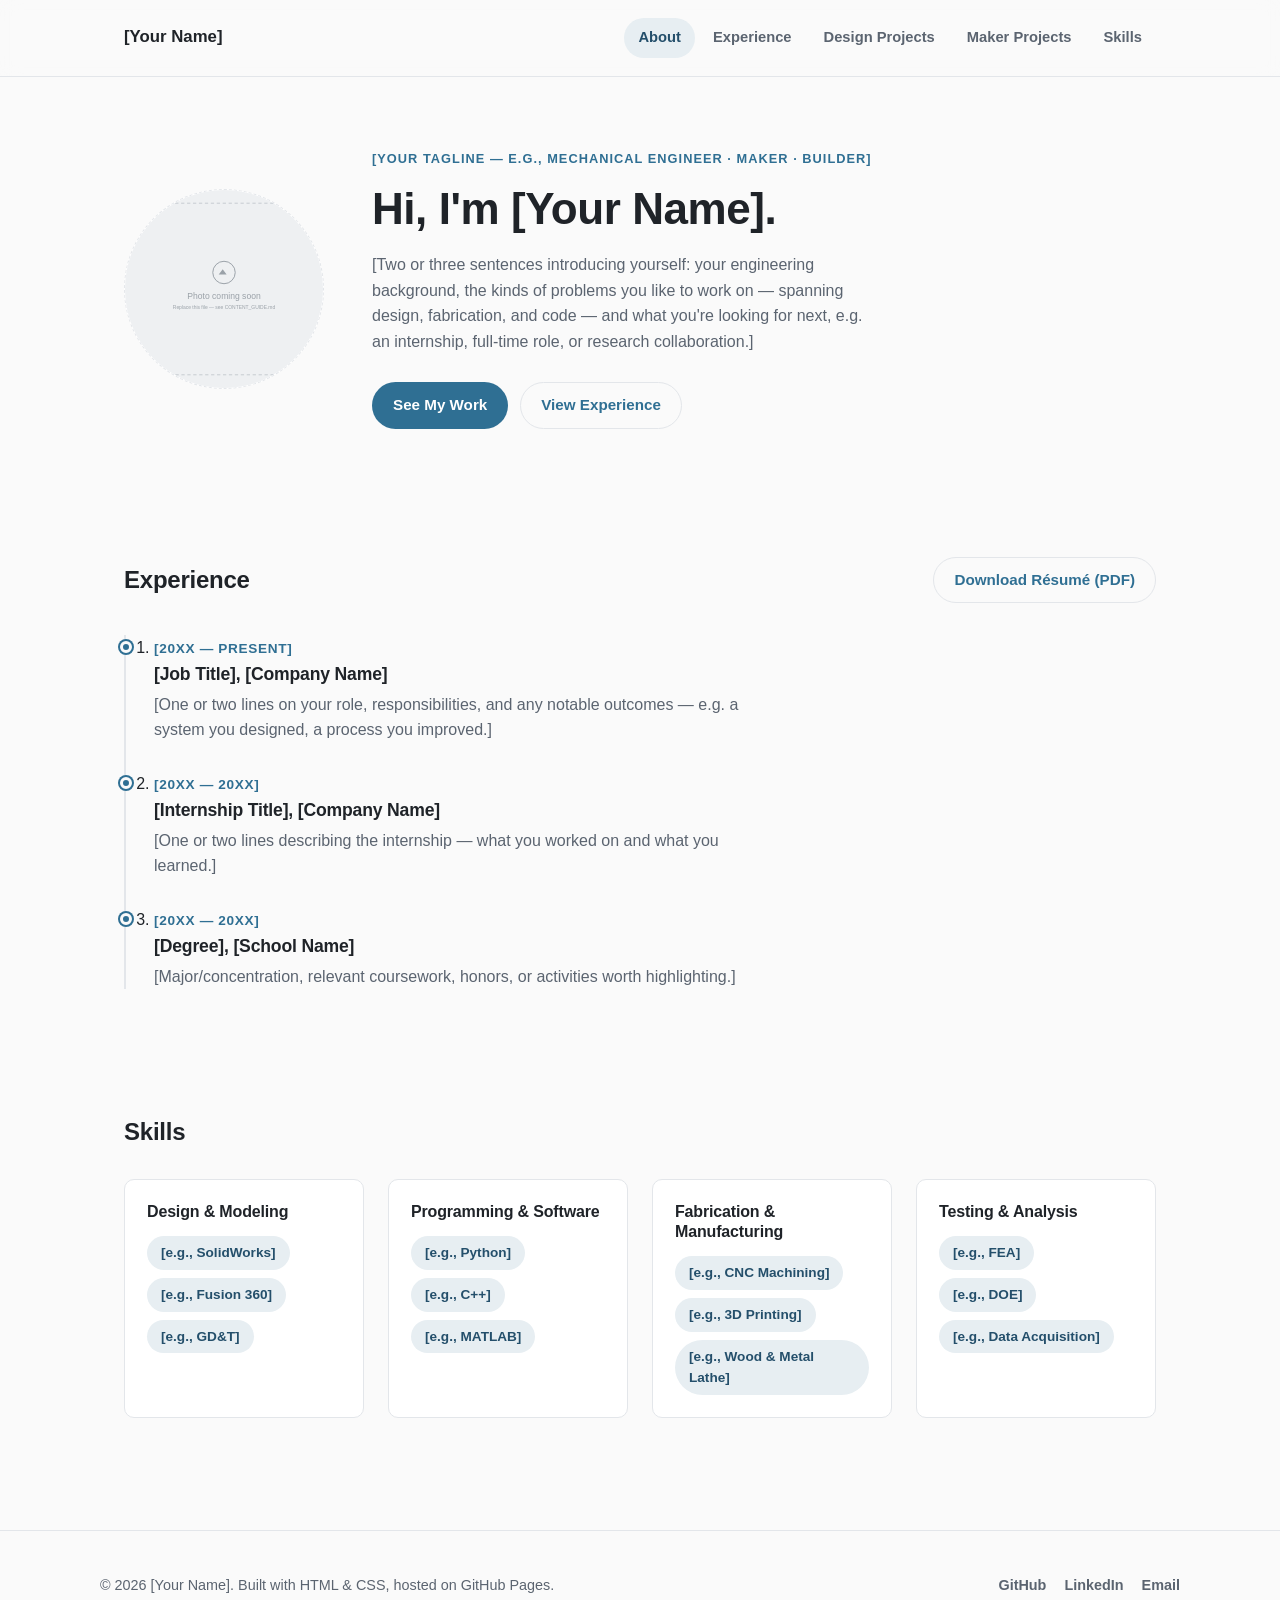
==== index.html @ 8143a852 "Initial Commit" ====
<!DOCTYPE html>
<html lang="en">
<head>
  <meta charset="UTF-8" />
  <meta name="viewport" content="width=device-width, initial-scale=1.0" />
  <title>[Your Name] — Engineering Portfolio</title>
  <meta name="description" content="[Your Name] — engineering portfolio: design projects, maker projects, skills, and experience." />
  <link rel="stylesheet" href="css/style.css" />
</head>
<body>

  <header class="site-header">
    <div class="container site-header__inner">
      <a class="site-logo" href="index.html">[Your Name]</a>
      <nav class="site-nav" aria-label="Primary">
        <a href="index.html#about" class="is-active">About</a>
        <a href="index.html#experience">Experience</a>
        <a href="design-projects.html">Design Projects</a>
        <a href="maker-projects.html">Maker Projects</a>
        <a href="index.html#skills">Skills</a>
      </nav>
    </div>
  </header>

  <main>

    <!-- ============ ABOUT ============ -->
    <section id="about" class="section hero">
      <div class="container hero__inner">
        <img
          class="hero__avatar"
          src="assets/images/avatar.jpg"
          alt="[Your Name]"
          onerror="this.src='assets/placeholders/photo-placeholder.svg'; this.classList.add('is-placeholder');"
        />
        <div class="hero__content">
          <p class="hero__eyebrow">[Your tagline — e.g., Mechanical Engineer · Maker · Builder]</p>
          <h1 class="hero__title">Hi, I'm [Your Name].</h1>
          <p class="hero__bio">
            [Two or three sentences introducing yourself: your engineering background,
            the kinds of problems you like to work on — spanning design, fabrication,
            and code — and what you're looking for next, e.g. an internship,
            full-time role, or research collaboration.]
          </p>
          <div class="hero__actions">
            <a class="button button--primary" href="design-projects.html">See My Work</a>
            <a class="button button--ghost" href="#experience">View Experience</a>
          </div>
        </div>
      </div>
    </section>

    <!-- ============ EXPERIENCE ============ -->
    <section id="experience" class="section">
      <div class="container">
        <div class="section__heading">
          <h2>Experience</h2>
          <a class="button button--ghost" href="assets/resume/resume.pdf" download>
            Download Résumé (PDF)
          </a>
        </div>

        <ol class="timeline">
          <li class="timeline__item">
            <p class="timeline__period">[20XX — Present]</p>
            <h3 class="timeline__title">[Job Title], [Company Name]</h3>
            <p class="timeline__details">
              [One or two lines on your role, responsibilities, and any notable
              outcomes — e.g. a system you designed, a process you improved.]
            </p>
          </li>
          <li class="timeline__item">
            <p class="timeline__period">[20XX — 20XX]</p>
            <h3 class="timeline__title">[Internship Title], [Company Name]</h3>
            <p class="timeline__details">
              [One or two lines describing the internship — what you worked on
              and what you learned.]
            </p>
          </li>
          <li class="timeline__item">
            <p class="timeline__period">[20XX — 20XX]</p>
            <h3 class="timeline__title">[Degree], [School Name]</h3>
            <p class="timeline__details">
              [Major/concentration, relevant coursework, honors, or activities
              worth highlighting.]
            </p>
          </li>
        </ol>
      </div>
    </section>

    <!-- ============ SKILLS ============ -->
    <section id="skills" class="section">
      <div class="container">
        <div class="section__heading">
          <h2>Skills</h2>
        </div>

        <div class="skills-grid">
          <div class="skill-group">
            <h3>Design &amp; Modeling</h3>
            <ul class="chip-list">
              <li class="chip">[e.g., SolidWorks]</li>
              <li class="chip">[e.g., Fusion 360]</li>
              <li class="chip">[e.g., GD&amp;T]</li>
            </ul>
          </div>

          <div class="skill-group">
            <h3>Programming &amp; Software</h3>
            <ul class="chip-list">
              <li class="chip">[e.g., Python]</li>
              <li class="chip">[e.g., C++]</li>
              <li class="chip">[e.g., MATLAB]</li>
            </ul>
          </div>

          <div class="skill-group">
            <h3>Fabrication &amp; Manufacturing</h3>
            <ul class="chip-list">
              <li class="chip">[e.g., CNC Machining]</li>
              <li class="chip">[e.g., 3D Printing]</li>
              <li class="chip">[e.g., Wood &amp; Metal Lathe]</li>
            </ul>
          </div>

          <div class="skill-group">
            <h3>Testing &amp; Analysis</h3>
            <ul class="chip-list">
              <li class="chip">[e.g., FEA]</li>
              <li class="chip">[e.g., DOE]</li>
              <li class="chip">[e.g., Data Acquisition]</li>
            </ul>
          </div>
        </div>
      </div>
    </section>

  </main>

  <footer class="site-footer">
    <div class="container site-footer__inner">
      <p>&copy; <span id="year"></span> [Your Name]. Built with HTML &amp; CSS, hosted on GitHub Pages.</p>
      <ul class="social-links">
        <li><a href="https://github.com/[your-username]">GitHub</a></li>
        <li><a href="https://www.linkedin.com/in/[your-username]">LinkedIn</a></li>
        <li><a href="mailto:[you@example.com]">Email</a></li>
      </ul>
    </div>
  </footer>

  <script>
    document.getElementById("year").textContent = new Date().getFullYear();
  </script>
</body>
</html>
---- css/style.css ----
/* =========================================================
   Design tokens — change these to retheme the whole site
   ========================================================= */
:root {
  --color-bg: #fafafa;
  --color-surface: #ffffff;
  --color-text: #1f2328;
  --color-text-muted: #5b6470;
  --color-border: #e3e6ea;
  --color-accent: #2f6f93;
  --color-accent-dark: #244f6b;
  --color-accent-soft: #e7eef2;

  --font-sans: -apple-system, BlinkMacSystemFont, "Segoe UI", Roboto,
    "Helvetica Neue", Arial, sans-serif;

  --container-width: 1080px;
  --radius: 10px;
  --shadow-card: 0 1px 2px rgba(31, 35, 40, 0.06), 0 4px 16px rgba(31, 35, 40, 0.06);
  --shadow-card-hover: 0 6px 24px rgba(31, 35, 40, 0.12);
  --transition: 180ms ease;
}

/* =========================================================
   Reset / base
   ========================================================= */
*,
*::before,
*::after {
  box-sizing: border-box;
}

html {
  scroll-behavior: smooth;
}

body {
  margin: 0;
  font-family: var(--font-sans);
  color: var(--color-text);
  background: var(--color-bg);
  line-height: 1.6;
  -webkit-font-smoothing: antialiased;
}

img {
  max-width: 100%;
  display: block;
}

a {
  color: var(--color-accent);
  text-decoration: none;
}

a:hover {
  text-decoration: underline;
}

ul {
  margin: 0;
  padding: 0;
  list-style: none;
}

h1,
h2,
h3 {
  line-height: 1.25;
  font-weight: 650;
  letter-spacing: -0.01em;
}

/* =========================================================
   Layout helpers
   ========================================================= */
.container {
  width: 100%;
  max-width: var(--container-width);
  margin: 0 auto;
  padding: 0 24px;
}

.section {
  padding: 64px 0;
}

.section__heading {
  display: flex;
  align-items: center;
  justify-content: space-between;
  flex-wrap: wrap;
  gap: 16px;
  margin-bottom: 32px;
}

.section__heading h2 {
  margin: 0;
}

.page-heading {
  max-width: 640px;
  margin-bottom: 40px;
}

.page-heading h1 {
  margin: 0 0 12px;
  font-size: 2rem;
}

.page-heading p {
  color: var(--color-text-muted);
  margin: 0;
}

/* =========================================================
   Buttons
   ========================================================= */
.button {
  display: inline-flex;
  align-items: center;
  gap: 8px;
  padding: 10px 20px;
  border-radius: 999px;
  font-weight: 600;
  font-size: 0.95rem;
  border: 1px solid transparent;
  transition: background var(--transition), color var(--transition),
    border-color var(--transition), transform var(--transition);
}

.button:hover {
  text-decoration: none;
  transform: translateY(-1px);
}

.button--primary {
  background: var(--color-accent);
  color: #ffffff;
}

.button--primary:hover {
  background: var(--color-accent-dark);
}

.button--ghost {
  background: transparent;
  color: var(--color-accent);
  border-color: var(--color-border);
}

.button--ghost:hover {
  border-color: var(--color-accent);
  background: var(--color-accent-soft);
}

/* =========================================================
   Site header / nav
   ========================================================= */
.site-header {
  position: sticky;
  top: 0;
  z-index: 50;
  background: rgba(250, 250, 250, 0.85);
  backdrop-filter: saturate(180%) blur(10px);
  border-bottom: 1px solid var(--color-border);
}

.site-header__inner {
  display: flex;
  align-items: center;
  justify-content: space-between;
  flex-wrap: wrap;
  gap: 12px;
  padding-top: 18px;
  padding-bottom: 18px;
}

.site-logo {
  font-weight: 700;
  font-size: 1.05rem;
  color: var(--color-text);
}

.site-logo:hover {
  text-decoration: none;
  color: var(--color-accent);
}

.site-nav {
  display: flex;
  flex-wrap: wrap;
  gap: 4px;
}

.site-nav a {
  color: var(--color-text-muted);
  font-weight: 600;
  font-size: 0.92rem;
  padding: 8px 14px;
  border-radius: 999px;
  transition: background var(--transition), color var(--transition);
}

.site-nav a:hover,
.site-nav a.is-active {
  text-decoration: none;
  color: var(--color-accent-dark);
  background: var(--color-accent-soft);
}

/* =========================================================
   Hero / About
   ========================================================= */
.hero {
  padding-top: 72px;
}

.hero__inner {
  display: flex;
  align-items: center;
  gap: 48px;
  flex-wrap: wrap;
}

.hero__avatar {
  width: 200px;
  height: 200px;
  border-radius: 50%;
  object-fit: cover;
  border: 1px solid var(--color-border);
  background: var(--color-surface);
  flex-shrink: 0;
}

.hero__avatar.is-placeholder {
  border-radius: 50%;
  border: 1px dashed var(--color-border);
}

.hero__content {
  flex: 1;
  min-width: 280px;
}

.hero__eyebrow {
  text-transform: uppercase;
  letter-spacing: 0.08em;
  font-size: 0.8rem;
  font-weight: 700;
  color: var(--color-accent);
  margin: 0 0 12px;
}

.hero__title {
  font-size: clamp(2rem, 4vw, 2.75rem);
  margin: 0 0 16px;
}

.hero__bio {
  color: var(--color-text-muted);
  max-width: 56ch;
  margin: 0 0 28px;
}

.hero__actions {
  display: flex;
  flex-wrap: wrap;
  gap: 12px;
}

/* =========================================================
   Experience timeline
   ========================================================= */
.timeline {
  border-left: 2px solid var(--color-border);
  margin: 0;
  padding: 0 0 0 28px;
  display: flex;
  flex-direction: column;
  gap: 28px;
}

.timeline__item {
  position: relative;
}

.timeline__item::before {
  content: "";
  position: absolute;
  left: -34px;
  top: 6px;
  width: 12px;
  height: 12px;
  border-radius: 50%;
  background: var(--color-accent);
  border: 3px solid var(--color-bg);
  box-shadow: 0 0 0 2px var(--color-accent);
}

.timeline__period {
  margin: 0 0 4px;
  font-size: 0.85rem;
  font-weight: 700;
  color: var(--color-accent);
  text-transform: uppercase;
  letter-spacing: 0.05em;
}

.timeline__title {
  margin: 0 0 6px;
  font-size: 1.1rem;
}

.timeline__details {
  margin: 0;
  color: var(--color-text-muted);
  max-width: 70ch;
}

/* =========================================================
   Skills
   ========================================================= */
.skills-grid {
  display: grid;
  grid-template-columns: repeat(auto-fit, minmax(220px, 1fr));
  gap: 24px;
}

.skill-group {
  background: var(--color-surface);
  border: 1px solid var(--color-border);
  border-radius: var(--radius);
  padding: 22px;
}

.skill-group h3 {
  margin: 0 0 14px;
  font-size: 1rem;
}

.chip-list {
  display: flex;
  flex-wrap: wrap;
  gap: 8px;
}

.chip {
  background: var(--color-accent-soft);
  color: var(--color-accent-dark);
  font-size: 0.85rem;
  font-weight: 600;
  padding: 6px 14px;
  border-radius: 999px;
}

/* =========================================================
   Project grids + cards
   — Add a new card automatically by adding an entry to
   js/projects-data.js. Nothing to edit here.
   ========================================================= */
.project-grid {
  display: grid;
  grid-template-columns: repeat(auto-fill, minmax(280px, 1fr));
  gap: 28px;
}

.project-card {
  display: flex;
  flex-direction: column;
  background: var(--color-surface);
  border: 1px solid var(--color-border);
  border-radius: var(--radius);
  overflow: hidden;
  color: var(--color-text);
  box-shadow: var(--shadow-card);
  transition: transform var(--transition), box-shadow var(--transition);
}

.project-card:hover {
  text-decoration: none;
  transform: translateY(-4px);
  box-shadow: var(--shadow-card-hover);
}

.project-card__cover {
  width: 100%;
  aspect-ratio: 4 / 3;
  object-fit: cover;
  background: var(--color-accent-soft);
}

.project-card__cover.is-placeholder {
  object-fit: contain;
  padding: 20px;
}

.project-card__body {
  padding: 18px 20px 22px;
}

.project-card__title {
  margin: 0 0 6px;
  font-size: 1.05rem;
}

.project-card__summary {
  margin: 0;
  font-size: 0.92rem;
  color: var(--color-text-muted);
}

/* =========================================================
   Project detail page
   ========================================================= */
.project-back {
  display: inline-block;
  font-size: 0.9rem;
  font-weight: 600;
  margin-bottom: 14px;
}

.badge {
  display: inline-block;
  font-size: 0.75rem;
  font-weight: 700;
  text-transform: uppercase;
  letter-spacing: 0.06em;
  padding: 5px 12px;
  border-radius: 999px;
  margin-bottom: 14px;
}

.badge--design {
  background: var(--color-accent-soft);
  color: var(--color-accent-dark);
}

.badge--maker {
  background: #f3e9df;
  color: #8a5a2b;
}

.project-hero {
  padding: 48px 0 16px;
  display: flex;
  flex-direction: column;
  gap: 28px;
}

.project-hero__image {
  width: 100%;
  max-height: 520px;
  object-fit: cover;
  border-radius: var(--radius);
  border: 1px solid var(--color-border);
}

.project-hero__image.is-placeholder {
  object-fit: contain;
  background: var(--color-accent-soft);
  padding: 32px;
  max-height: 360px;
}

.project-title {
  margin: 0 0 12px;
  font-size: clamp(1.6rem, 3.4vw, 2.25rem);
}

.project-summary {
  margin: 0;
  color: var(--color-text-muted);
  max-width: 70ch;
  font-size: 1.05rem;
}

.project-writeup {
  display: flex;
  flex-direction: column;
  gap: 28px;
  padding: 28px 0;
  border-top: 1px solid var(--color-border);
  margin-top: 28px;
}

.project-section h2 {
  margin: 0 0 8px;
  font-size: 1.15rem;
  color: var(--color-accent-dark);
}

.project-section p {
  margin: 0;
  color: var(--color-text-muted);
  max-width: 75ch;
}

.project-gallery {
  padding: 12px 0 64px;
}

.project-gallery h2 {
  font-size: 1.15rem;
  margin: 0 0 18px;
}

.project-gallery__grid {
  display: grid;
  grid-template-columns: repeat(auto-fill, minmax(220px, 1fr));
  gap: 16px;
}

.project-gallery__item {
  display: block;
  border-radius: var(--radius);
  overflow: hidden;
  border: 1px solid var(--color-border);
  background: var(--color-accent-soft);
}

.project-gallery__item img {
  width: 100%;
  aspect-ratio: 4 / 3;
  object-fit: cover;
  transition: transform var(--transition);
}

.project-gallery__item img.is-placeholder {
  object-fit: contain;
  padding: 14px;
}

.project-gallery__item:hover img:not(.is-placeholder) {
  transform: scale(1.04);
}

.project-missing {
  padding: 80px 0;
  text-align: center;
  color: var(--color-text-muted);
}

/* =========================================================
   Footer
   ========================================================= */
.site-footer {
  border-top: 1px solid var(--color-border);
  margin-top: 48px;
}

.site-footer__inner {
  display: flex;
  align-items: center;
  justify-content: space-between;
  flex-wrap: wrap;
  gap: 12px;
  padding: 28px 0;
  color: var(--color-text-muted);
  font-size: 0.9rem;
}

.social-links {
  display: flex;
  gap: 18px;
}

.social-links a {
  font-weight: 600;
  color: var(--color-text-muted);
}

.social-links a:hover {
  color: var(--color-accent);
}

/* =========================================================
   Responsive
   ========================================================= */
@media (max-width: 640px) {
  .site-header__inner {
    flex-direction: column;
    align-items: flex-start;
  }

  .hero__inner {
    flex-direction: column;
    text-align: center;
  }

  .hero__actions {
    justify-content: center;
  }

  .section__heading {
    flex-direction: column;
    align-items: flex-start;
  }

  .site-footer__inner {
    flex-direction: column;
    text-align: center;
  }
}
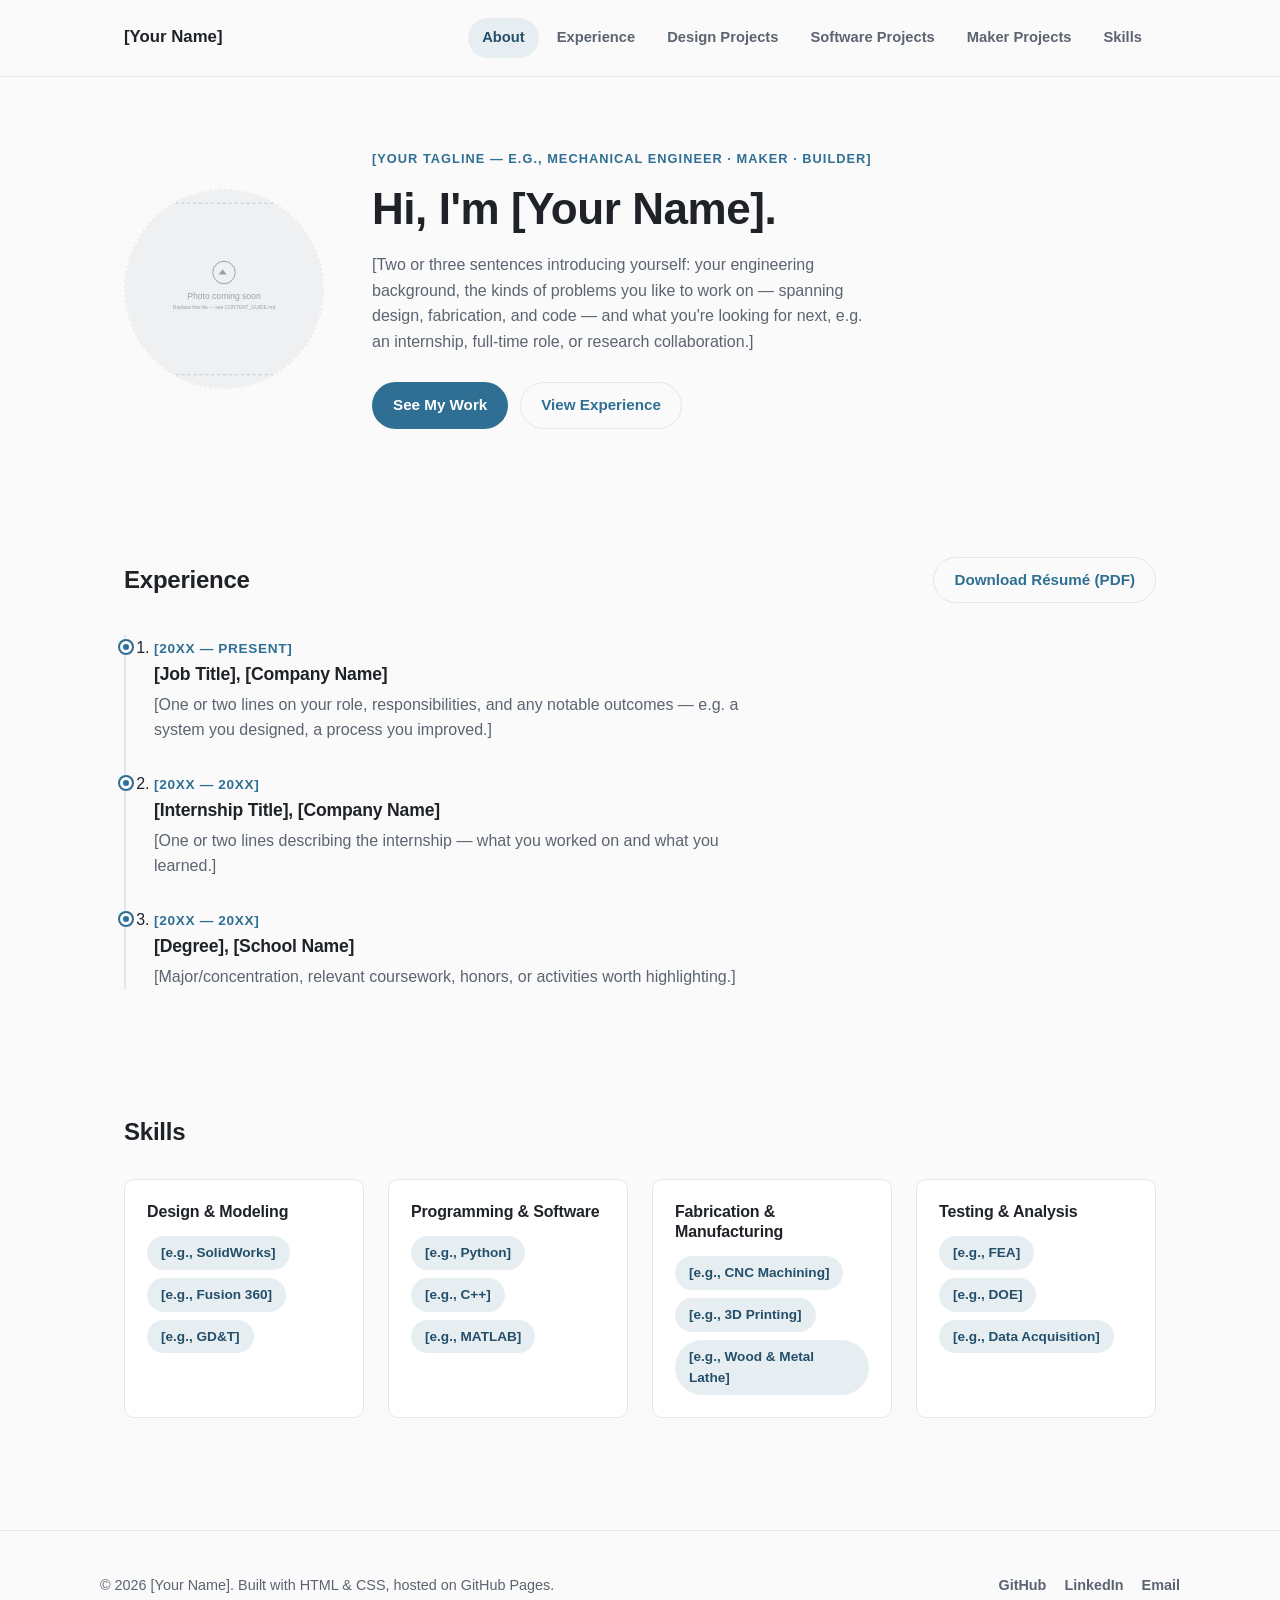
==== commit ec8ac305: "Added software projects" ====
--- a/index.html
+++ b/index.html
@@ -16,6 +16,7 @@
         <a href="index.html#about" class="is-active">About</a>
         <a href="index.html#experience">Experience</a>
         <a href="design-projects.html">Design Projects</a>
+        <a href="software-projects.html">Software Projects</a>
         <a href="maker-projects.html">Maker Projects</a>
         <a href="index.html#skills">Skills</a>
       </nav>
--- a/css/style.css
+++ b/css/style.css
@@ -436,9 +436,25 @@
   color: var(--color-accent-dark);
 }
 
+.badge--software {
+  background: #e8ecf7;
+  color: #3a4d8f;
+}
+
 .badge--maker {
   background: #f3e9df;
   color: #8a5a2b;
+}
+
+.project-tech-stack {
+  margin: 4px 0 4px;
+}
+
+.project-links {
+  display: flex;
+  flex-wrap: wrap;
+  gap: 12px;
+  margin-top: 6px;
 }
 
 .project-hero {
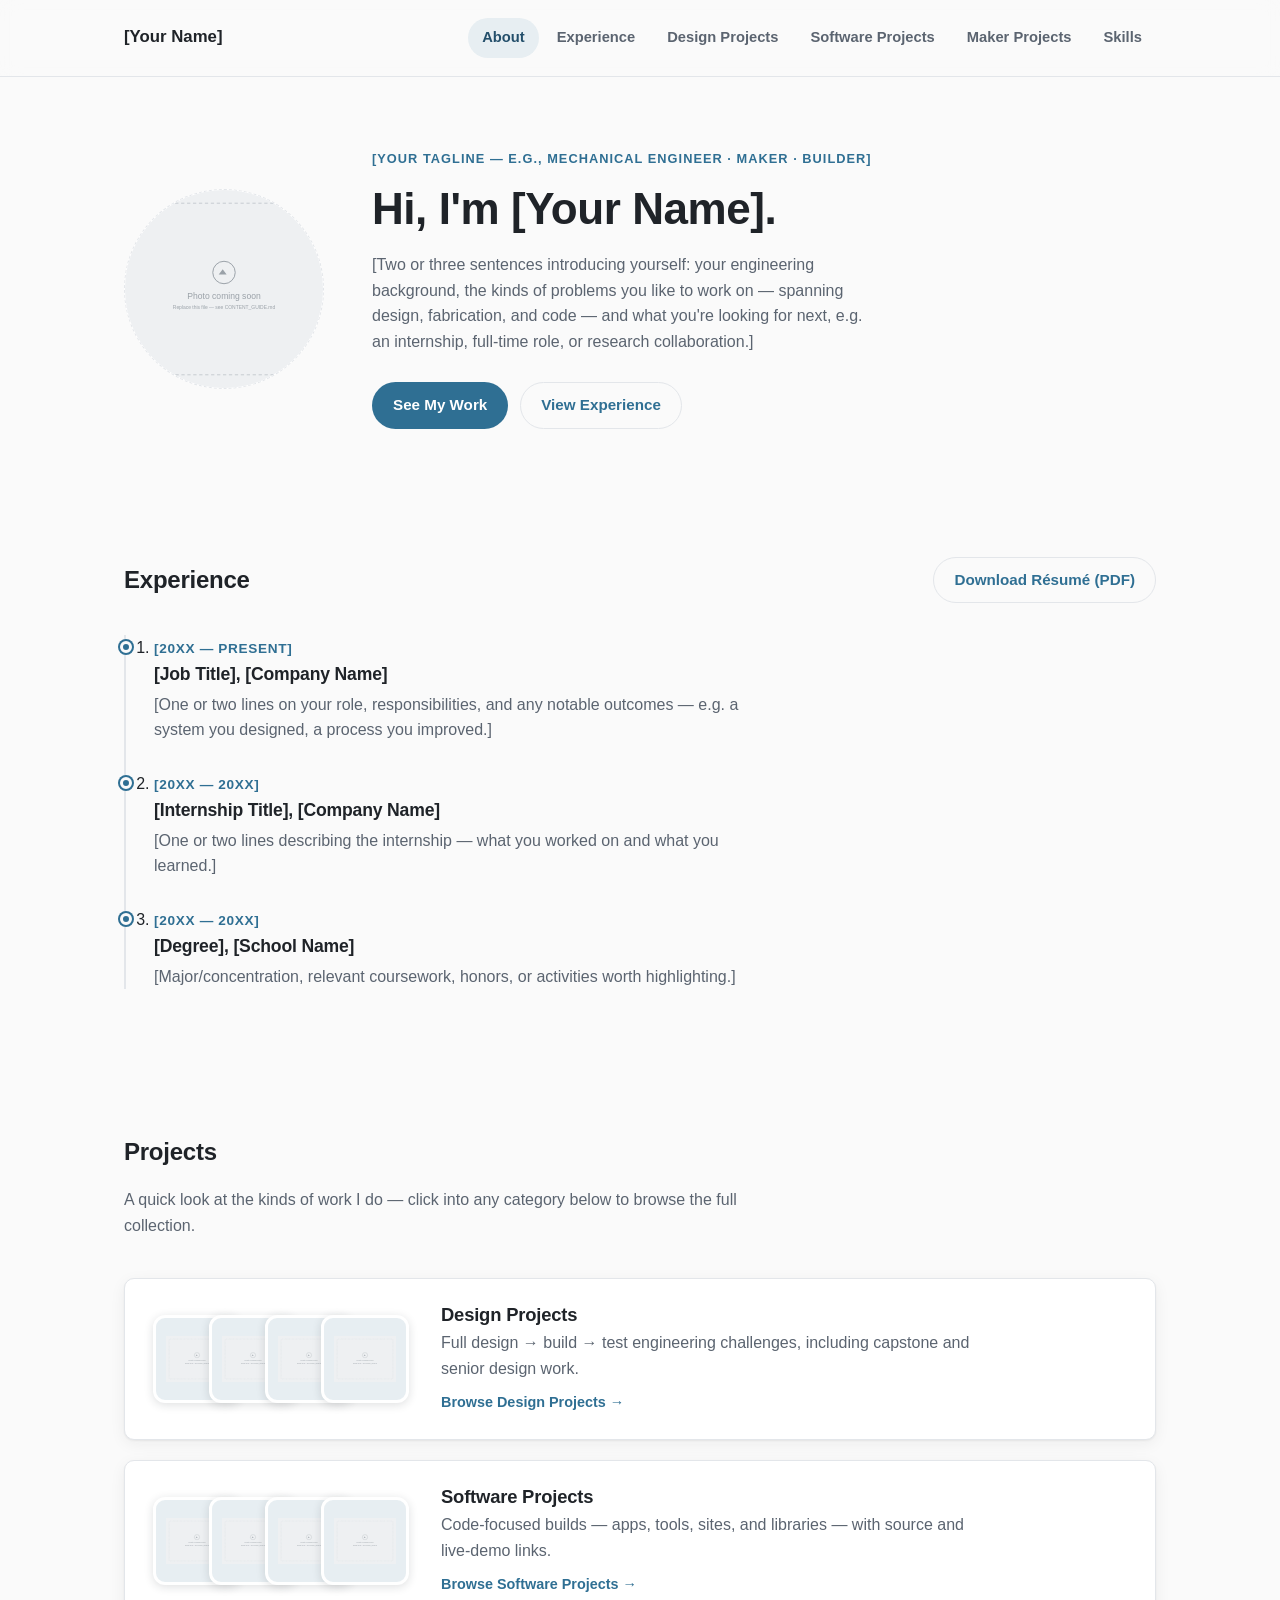
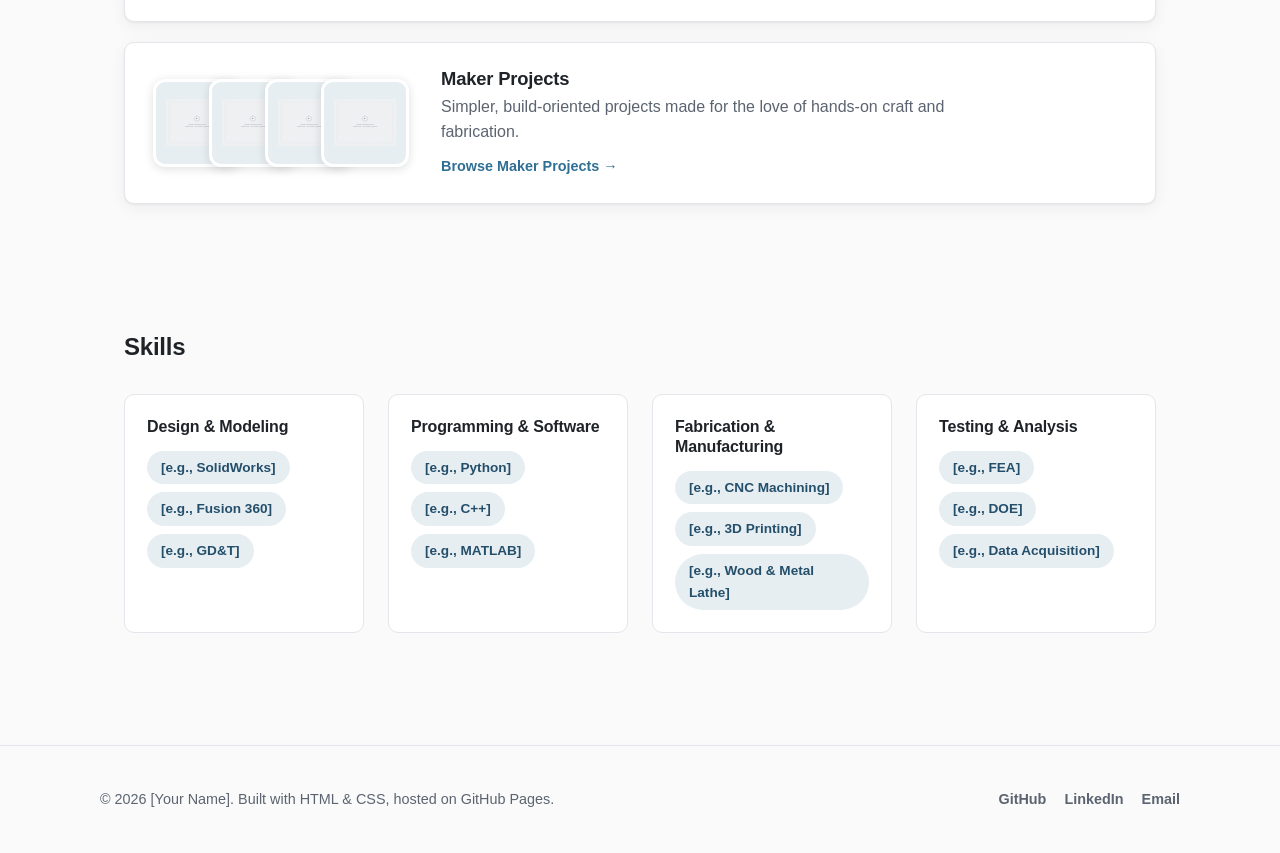
==== commit 79a94059: "Added projects collage to landing page" ====
--- a/index.html
+++ b/index.html
@@ -90,6 +90,27 @@
       </div>
     </section>
 
+    <!-- ============ PROJECTS SHOWCASE ============ -->
+    <section id="projects" class="section">
+      <div class="container">
+        <div class="page-heading">
+          <h2>Projects</h2>
+          <p>
+            A quick look at the kinds of work I do — click into any
+            category below to browse the full collection.
+          </p>
+        </div>
+
+        <!--
+          Bars below render automatically from js/projects-data.js —
+          one per category, each showing a collage of that category's
+          cover photos and linking to its grid page. Nothing to edit
+          here when projects are added or changed.
+        -->
+        <div class="category-showcase" id="category-showcase"></div>
+      </div>
+    </section>
+
     <!-- ============ SKILLS ============ -->
     <section id="skills" class="section">
       <div class="container">
@@ -150,7 +171,10 @@
     </div>
   </footer>
 
+  <script src="js/projects-data.js"></script>
+  <script src="js/grid.js"></script>
   <script>
+    renderCategoryShowcase("#category-showcase");
     document.getElementById("year").textContent = new Date().getFullYear();
   </script>
 </body>
--- a/css/style.css
+++ b/css/style.css
@@ -355,6 +355,86 @@
 }
 
 /* =========================================================
+   Category showcase (landing page)
+   — Each bar links to its project grid page and displays a
+   collage of that category's cover photos. Rendered by
+   renderCategoryShowcase() in js/grid.js — nothing to edit
+   here when projects are added/changed.
+   ========================================================= */
+.category-showcase {
+  display: flex;
+  flex-direction: column;
+  gap: 20px;
+}
+
+.category-bar {
+  display: flex;
+  align-items: center;
+  gap: 32px;
+  background: var(--color-surface);
+  border: 1px solid var(--color-border);
+  border-radius: var(--radius);
+  padding: 24px 28px;
+  color: var(--color-text);
+  box-shadow: var(--shadow-card);
+  transition: transform var(--transition), box-shadow var(--transition);
+}
+
+.category-bar:hover {
+  text-decoration: none;
+  transform: translateY(-3px);
+  box-shadow: var(--shadow-card-hover);
+}
+
+.category-bar__collage {
+  display: flex;
+  flex-shrink: 0;
+}
+
+.category-bar__collage img {
+  width: 88px;
+  height: 88px;
+  object-fit: cover;
+  border-radius: 12px;
+  border: 3px solid var(--color-surface);
+  box-shadow: 0 2px 10px rgba(31, 35, 40, 0.14);
+  background: var(--color-accent-soft);
+}
+
+.category-bar__collage img.is-placeholder {
+  object-fit: contain;
+  padding: 10px;
+}
+
+.category-bar__collage img:not(:first-child) {
+  margin-left: -32px;
+}
+
+.category-bar__body {
+  flex: 1;
+  min-width: 0;
+}
+
+.category-bar__body h3 {
+  margin: 0 0 4px;
+  font-size: 1.15rem;
+}
+
+.category-bar__body p {
+  margin: 0;
+  color: var(--color-text-muted);
+  max-width: 60ch;
+}
+
+.category-bar__cta {
+  display: inline-block;
+  margin-top: 10px;
+  font-weight: 600;
+  font-size: 0.9rem;
+  color: var(--color-accent);
+}
+
+/* =========================================================
    Project grids + cards
    — Add a new card automatically by adding an entry to
    js/projects-data.js. Nothing to edit here.
@@ -604,6 +684,12 @@
     text-align: center;
   }
 
+  .category-bar {
+    flex-direction: column;
+    align-items: flex-start;
+    gap: 18px;
+  }
+
   .hero__actions {
     justify-content: center;
   }
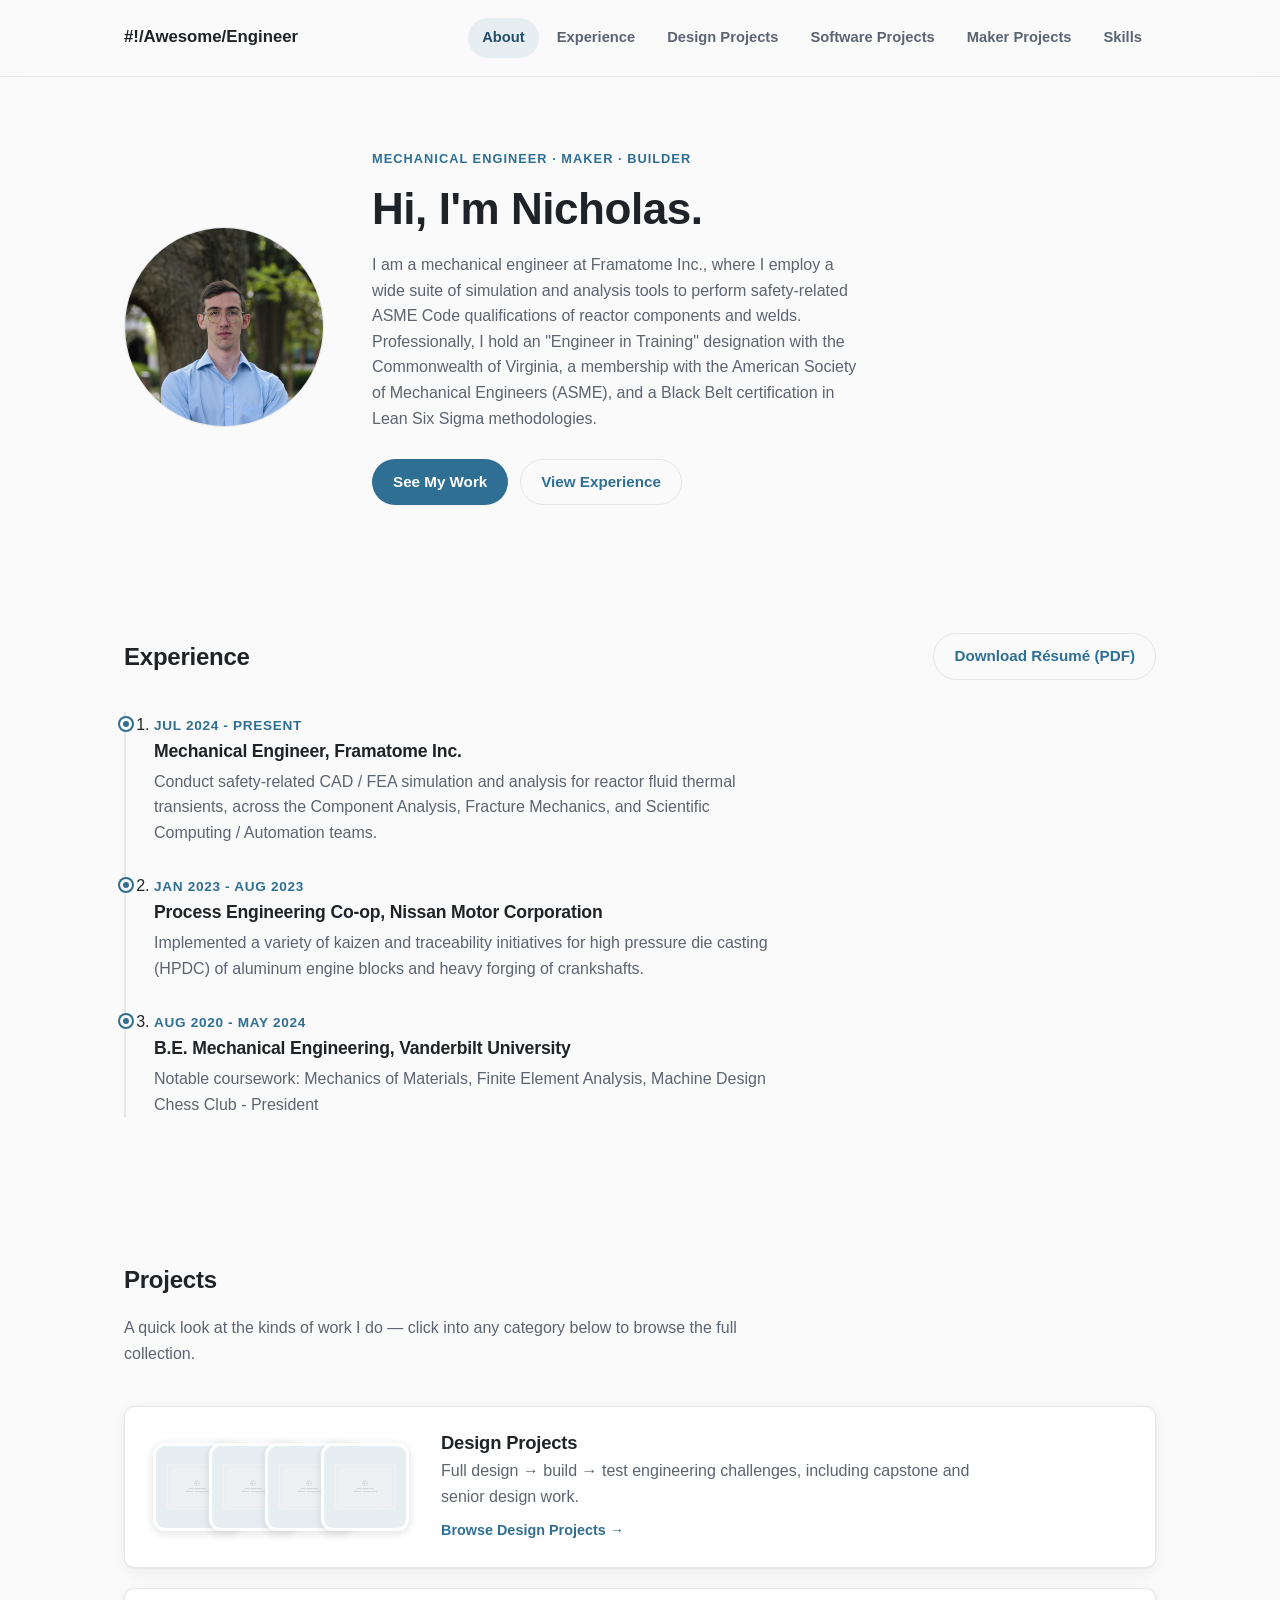
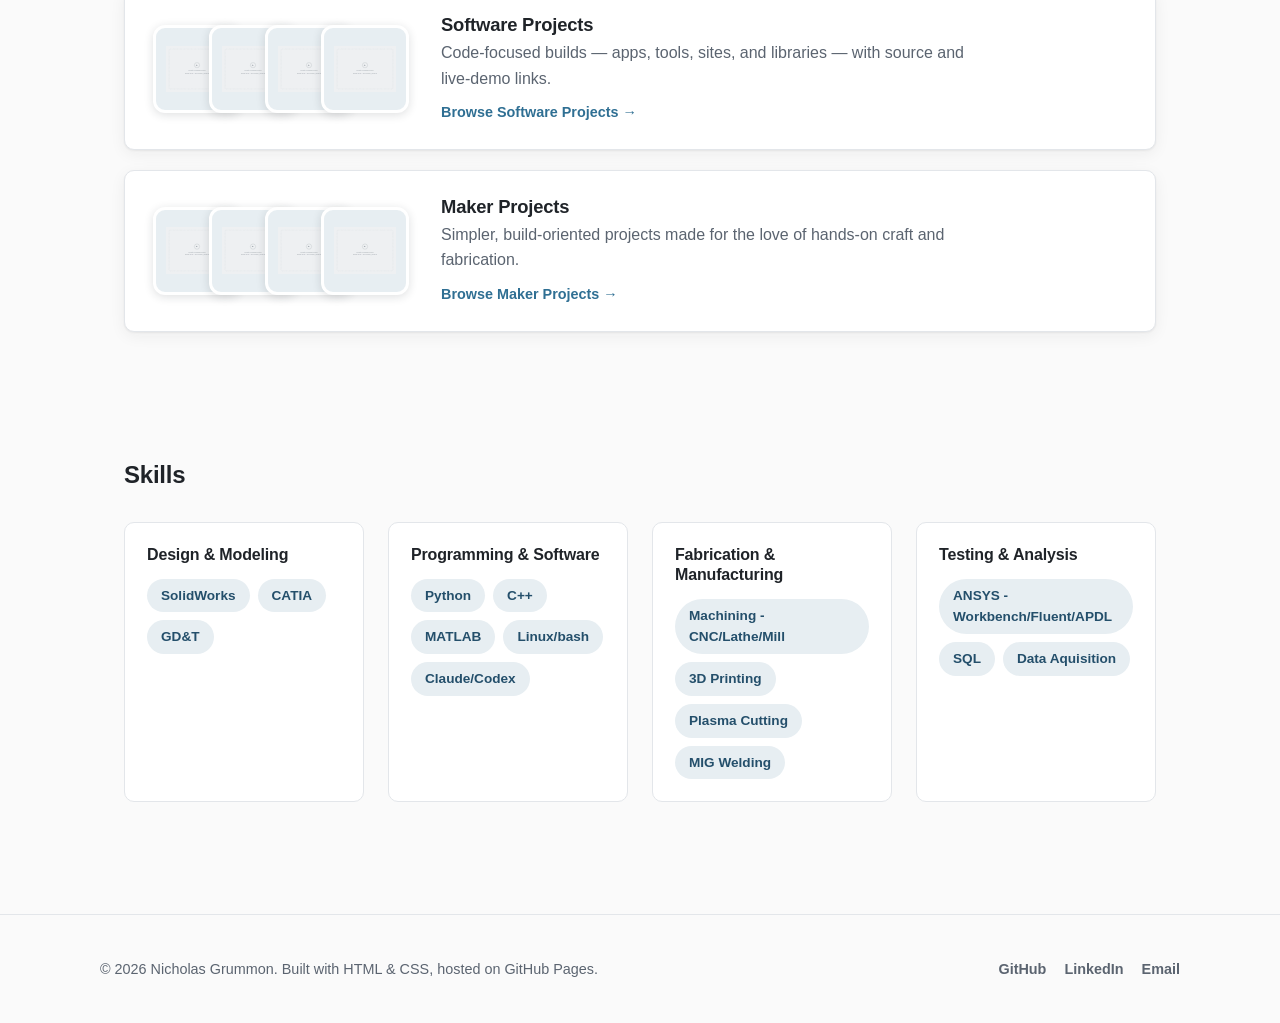
==== commit 2214caba: "Filled content for landing page" ====
--- a/index.html
+++ b/index.html
@@ -3,15 +3,15 @@
 <head>
   <meta charset="UTF-8" />
   <meta name="viewport" content="width=device-width, initial-scale=1.0" />
-  <title>[Your Name] — Engineering Portfolio</title>
-  <meta name="description" content="[Your Name] — engineering portfolio: design projects, maker projects, skills, and experience." />
+  <title>Nicholas Grummon — Engineering Portfolio</title>
+  <meta name="description" content="Nicholas Grummon — engineering portfolio: design projects, maker projects, software projects, skills, and experience." />
   <link rel="stylesheet" href="css/style.css" />
 </head>
 <body>
 
   <header class="site-header">
     <div class="container site-header__inner">
-      <a class="site-logo" href="index.html">[Your Name]</a>
+      <a class="site-logo" href="index.html">#!/Awesome/Engineer</a>
       <nav class="site-nav" aria-label="Primary">
         <a href="index.html#about" class="is-active">About</a>
         <a href="index.html#experience">Experience</a>
@@ -35,13 +35,14 @@
           onerror="this.src='assets/placeholders/photo-placeholder.svg'; this.classList.add('is-placeholder');"
         />
         <div class="hero__content">
-          <p class="hero__eyebrow">[Your tagline — e.g., Mechanical Engineer · Maker · Builder]</p>
-          <h1 class="hero__title">Hi, I'm [Your Name].</h1>
+          <p class="hero__eyebrow">Mechanical Engineer · Maker · Builder</p>
+          <h1 class="hero__title">Hi, I'm Nicholas.</h1>
           <p class="hero__bio">
-            [Two or three sentences introducing yourself: your engineering background,
-            the kinds of problems you like to work on — spanning design, fabrication,
-            and code — and what you're looking for next, e.g. an internship,
-            full-time role, or research collaboration.]
+            I am a mechanical engineer at Framatome Inc., where I employ a wide suite of simulation
+            and analysis tools to perform safety-related ASME Code qualifications of reactor
+            components and welds. Professionally, I hold an "Engineer in Training" designation with
+            the Commonwealth of Virginia, a membership with the American Society of Mechanical
+            Engineers (ASME), and a Black Belt certification in Lean Six Sigma methodologies.
           </p>
           <div class="hero__actions">
             <a class="button button--primary" href="design-projects.html">See My Work</a>
@@ -63,27 +64,28 @@
 
         <ol class="timeline">
           <li class="timeline__item">
-            <p class="timeline__period">[20XX — Present]</p>
-            <h3 class="timeline__title">[Job Title], [Company Name]</h3>
+            <p class="timeline__period">Jul 2024 - present</p>
+            <h3 class="timeline__title">Mechanical Engineer, Framatome Inc.</h3>
             <p class="timeline__details">
-              [One or two lines on your role, responsibilities, and any notable
-              outcomes — e.g. a system you designed, a process you improved.]
+              Conduct safety-related CAD / FEA simulation and analysis for reactor fluid thermal
+              transients, across the Component Analysis, Fracture Mechanics, and Scientific
+              Computing / Automation teams.
             </p>
           </li>
           <li class="timeline__item">
-            <p class="timeline__period">[20XX — 20XX]</p>
-            <h3 class="timeline__title">[Internship Title], [Company Name]</h3>
+            <p class="timeline__period">Jan 2023 - Aug 2023</p>
+            <h3 class="timeline__title">Process Engineering Co-op, Nissan Motor Corporation</h3>
             <p class="timeline__details">
-              [One or two lines describing the internship — what you worked on
-              and what you learned.]
+              Implemented a variety of kaizen and traceability initiatives for high pressure die
+              casting (HPDC) of aluminum engine blocks and heavy forging of crankshafts.
             </p>
           </li>
           <li class="timeline__item">
-            <p class="timeline__period">[20XX — 20XX]</p>
-            <h3 class="timeline__title">[Degree], [School Name]</h3>
+            <p class="timeline__period">Aug 2020 - May 2024</p>
+            <h3 class="timeline__title">B.E. Mechanical Engineering, Vanderbilt University</h3>
             <p class="timeline__details">
-              [Major/concentration, relevant coursework, honors, or activities
-              worth highlighting.]
+              Notable coursework: Mechanics of Materials, Finite Element Analysis, Machine Design
+              Chess Club - President
             </p>
           </li>
         </ol>
@@ -122,36 +124,39 @@
           <div class="skill-group">
             <h3>Design &amp; Modeling</h3>
             <ul class="chip-list">
-              <li class="chip">[e.g., SolidWorks]</li>
-              <li class="chip">[e.g., Fusion 360]</li>
-              <li class="chip">[e.g., GD&amp;T]</li>
+              <li class="chip">SolidWorks</li>
+              <li class="chip">CATIA</li>
+              <li class="chip">GD&amp;T</li>
             </ul>
           </div>
 
           <div class="skill-group">
             <h3>Programming &amp; Software</h3>
             <ul class="chip-list">
-              <li class="chip">[e.g., Python]</li>
-              <li class="chip">[e.g., C++]</li>
-              <li class="chip">[e.g., MATLAB]</li>
+              <li class="chip">Python</li>
+              <li class="chip">C++</li>
+              <li class="chip">MATLAB</li>
+              <li class="chip">Linux/bash</li>
+              <li class="chip">Claude/Codex</li>
             </ul>
           </div>
 
           <div class="skill-group">
             <h3>Fabrication &amp; Manufacturing</h3>
             <ul class="chip-list">
-              <li class="chip">[e.g., CNC Machining]</li>
-              <li class="chip">[e.g., 3D Printing]</li>
-              <li class="chip">[e.g., Wood &amp; Metal Lathe]</li>
+              <li class="chip">Machining - CNC/Lathe/Mill</li>
+              <li class="chip">3D Printing</li>
+              <li class="chip">Plasma Cutting</li>
+              <li class="chip">MIG Welding</li>
             </ul>
           </div>
 
           <div class="skill-group">
             <h3>Testing &amp; Analysis</h3>
             <ul class="chip-list">
-              <li class="chip">[e.g., FEA]</li>
-              <li class="chip">[e.g., DOE]</li>
-              <li class="chip">[e.g., Data Acquisition]</li>
+              <li class="chip">ANSYS - Workbench/Fluent/APDL</li>
+              <li class="chip">SQL</li>
+              <li class="chip">Data Aquisition</li>
             </ul>
           </div>
         </div>
@@ -162,11 +167,11 @@
 
   <footer class="site-footer">
     <div class="container site-footer__inner">
-      <p>&copy; <span id="year"></span> [Your Name]. Built with HTML &amp; CSS, hosted on GitHub Pages.</p>
+      <p>&copy; <span id="year"></span> Nicholas Grummon. Built with HTML &amp; CSS, hosted on GitHub Pages.</p>
       <ul class="social-links">
-        <li><a href="https://github.com/[your-username]">GitHub</a></li>
-        <li><a href="https://www.linkedin.com/in/[your-username]">LinkedIn</a></li>
-        <li><a href="mailto:[you@example.com]">Email</a></li>
+        <li><a href="https://github.com/nicholasgrummon/">GitHub</a></li>
+        <li><a href="https://www.linkedin.com/in/nicholasgrummon/">LinkedIn</a></li>
+        <li><a href="mailto:nicholasgrummon@gmail.com">Email</a></li>
       </ul>
     </div>
   </footer>
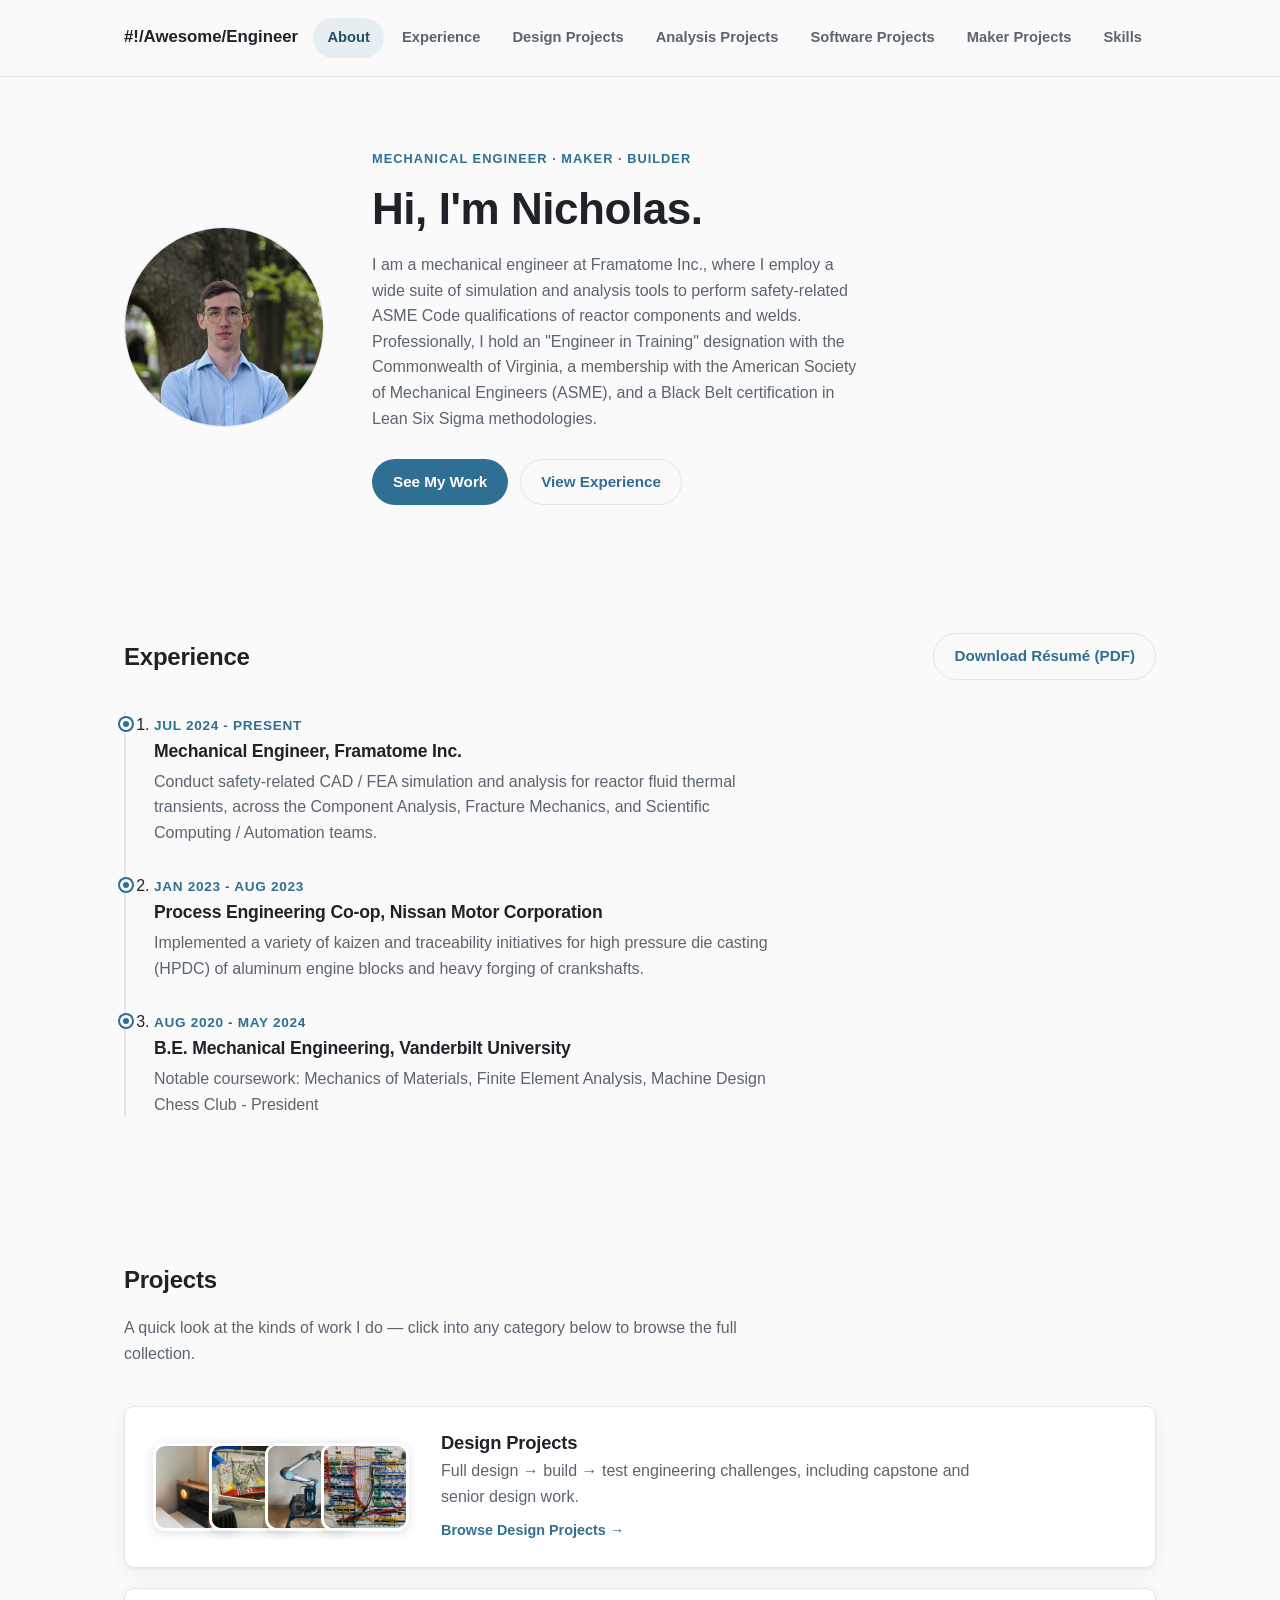
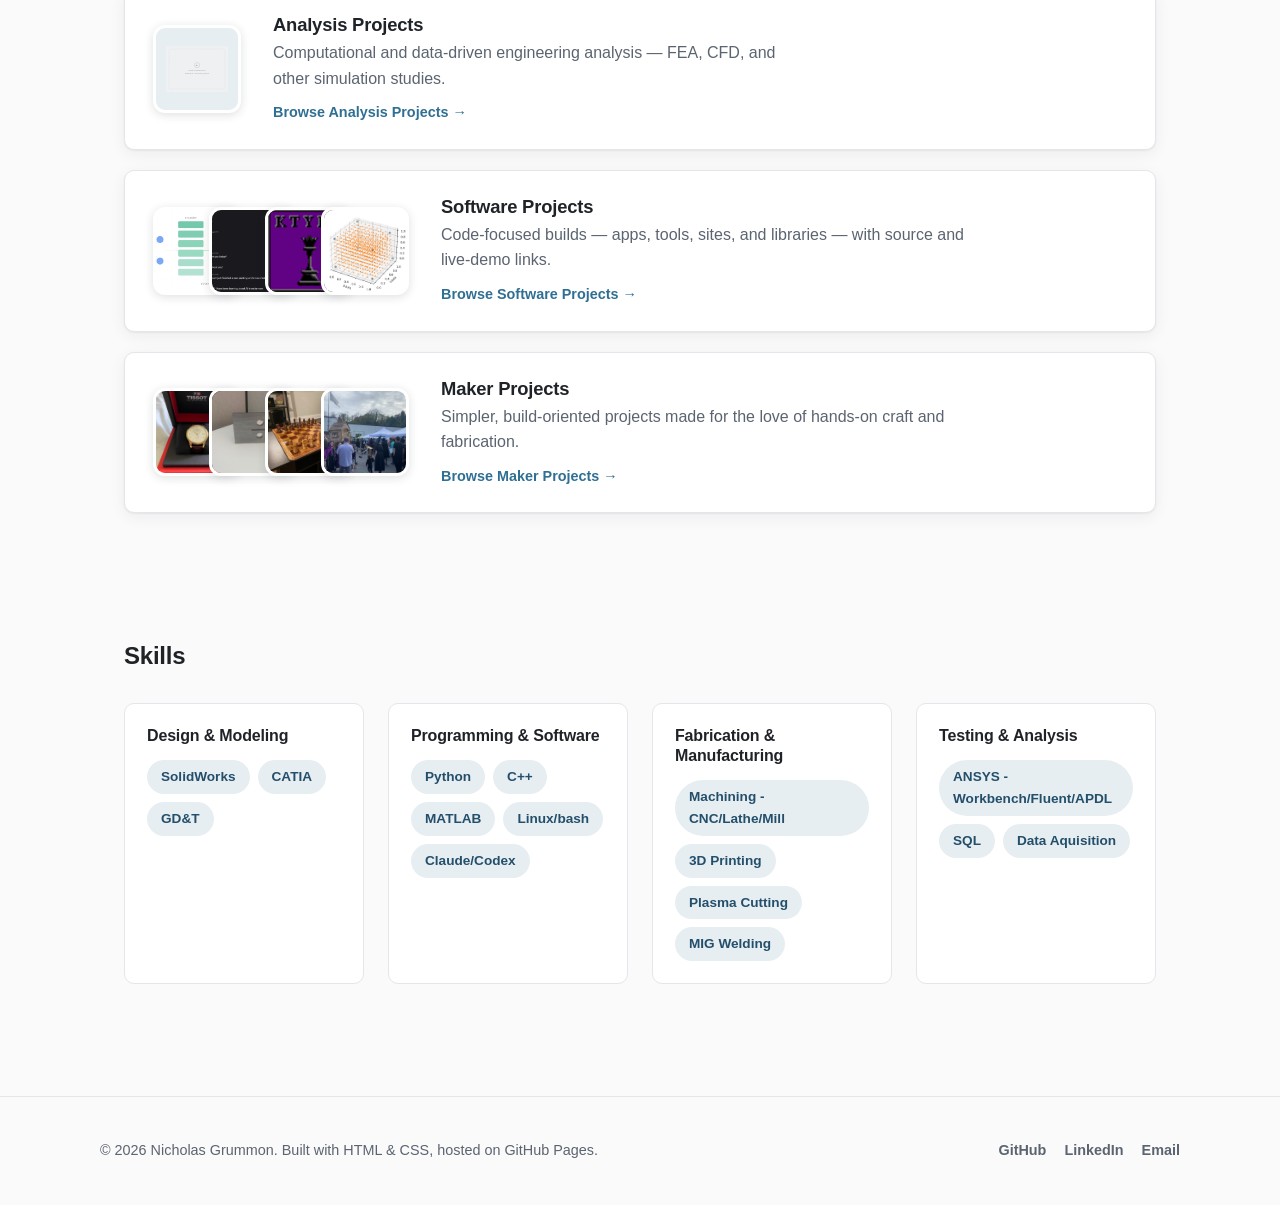
==== commit 4986d013: "Add section for analysis projects" ====
--- a/index.html
+++ b/index.html
@@ -4,7 +4,7 @@
   <meta charset="UTF-8" />
   <meta name="viewport" content="width=device-width, initial-scale=1.0" />
   <title>Nicholas Grummon — Engineering Portfolio</title>
-  <meta name="description" content="Nicholas Grummon — engineering portfolio: design projects, maker projects, software projects, skills, and experience." />
+  <meta name="description" content="Nicholas Grummon — engineering portfolio: design projects, analysis projects, software projects, maker projects, skills, and experience." />
   <link rel="stylesheet" href="css/style.css" />
 </head>
 <body>
@@ -16,6 +16,7 @@
         <a href="index.html#about" class="is-active">About</a>
         <a href="index.html#experience">Experience</a>
         <a href="design-projects.html">Design Projects</a>
+        <a href="analysis-projects.html">Analysis Projects</a>
         <a href="software-projects.html">Software Projects</a>
         <a href="maker-projects.html">Maker Projects</a>
         <a href="index.html#skills">Skills</a>
--- a/css/style.css
+++ b/css/style.css
@@ -511,19 +511,12 @@
   margin-bottom: 14px;
 }
 
-.badge--design {
+.badge--design,
+.badge--analysis,
+.badge--software,
+.badge--maker {
   background: var(--color-accent-soft);
   color: var(--color-accent-dark);
-}
-
-.badge--software {
-  background: #e8ecf7;
-  color: #3a4d8f;
-}
-
-.badge--maker {
-  background: #f3e9df;
-  color: #8a5a2b;
 }
 
 .project-tech-stack {
@@ -546,17 +539,11 @@
 
 .project-hero__image {
   width: 100%;
-  max-height: 520px;
-  object-fit: cover;
+  height: 440px;
+  object-fit: contain;
+  background: var(--color-accent-soft);
   border-radius: var(--radius);
   border: 1px solid var(--color-border);
-}
-
-.project-hero__image.is-placeholder {
-  object-fit: contain;
-  background: var(--color-accent-soft);
-  padding: 32px;
-  max-height: 360px;
 }
 
 .project-title {
@@ -631,6 +618,58 @@
   transform: scale(1.04);
 }
 
+/* Video tiles — poster frame + play badge; click reveals controls and
+   plays in place. See buildVideoTile() in js/project-page.js. */
+.project-gallery__item--video {
+  position: relative;
+  cursor: pointer;
+}
+
+.project-gallery__item--video video {
+  width: 100%;
+  aspect-ratio: 4 / 3;
+  display: block;
+  object-fit: cover;
+  background: #14181d;
+}
+
+.project-gallery__item--video.is-playing {
+  cursor: auto;
+}
+
+.project-gallery__play {
+  position: absolute;
+  top: 50%;
+  left: 50%;
+  transform: translate(-50%, -50%);
+  display: flex;
+  align-items: center;
+  justify-content: center;
+  width: 56px;
+  height: 56px;
+  padding-left: 4px;
+  border-radius: 50%;
+  background: rgba(31, 35, 40, 0.55);
+  color: #ffffff;
+  font-size: 1.05rem;
+  line-height: 1;
+  transition: background var(--transition), transform var(--transition), opacity var(--transition);
+}
+
+.project-gallery__item--video:hover .project-gallery__play {
+  background: var(--color-accent);
+  transform: translate(-50%, -50%) scale(1.08);
+}
+
+.project-gallery__item--video.is-playing .project-gallery__play {
+  opacity: 0;
+  pointer-events: none;
+}
+
+.project-gallery__item--missing {
+  cursor: default;
+}
+
 .project-missing {
   padding: 80px 0;
   text-align: center;
@@ -690,6 +729,10 @@
     gap: 18px;
   }
 
+  .project-hero__image {
+    height: 280px;
+  }
+
   .hero__actions {
     justify-content: center;
   }
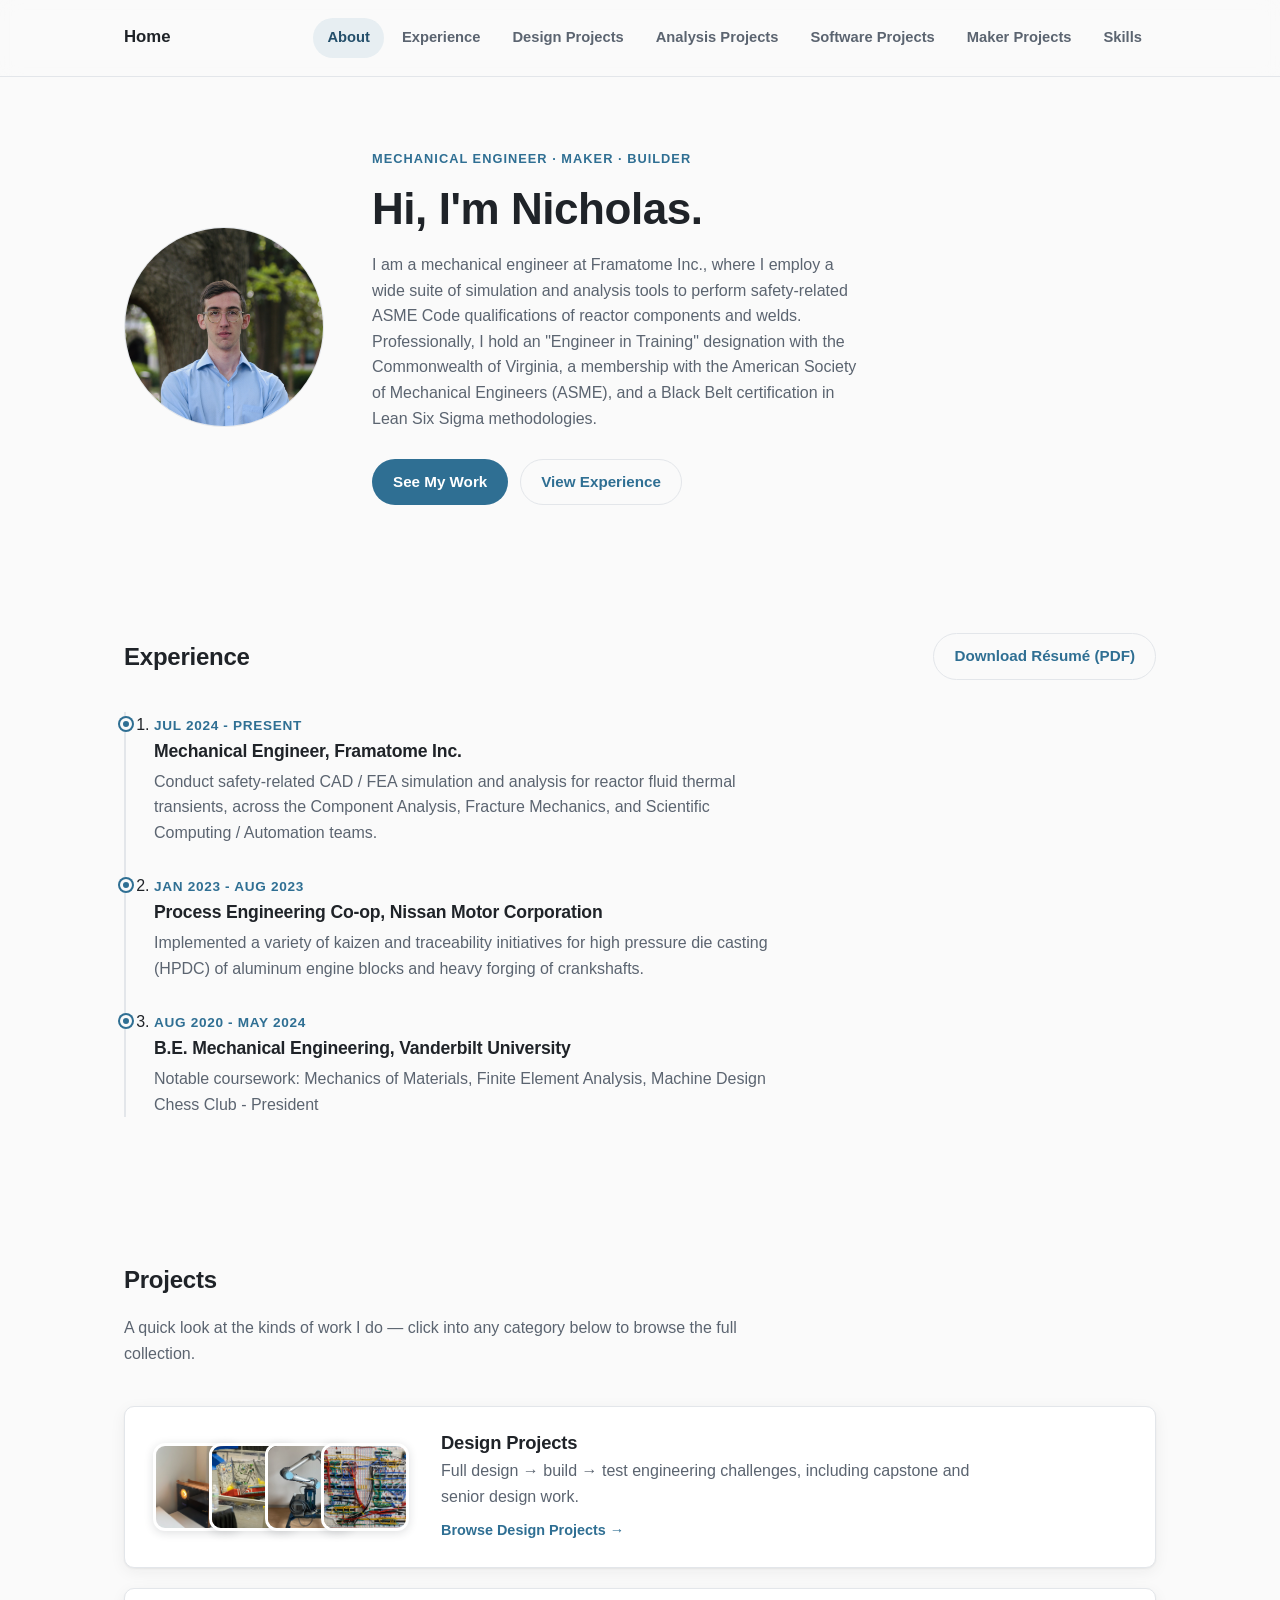
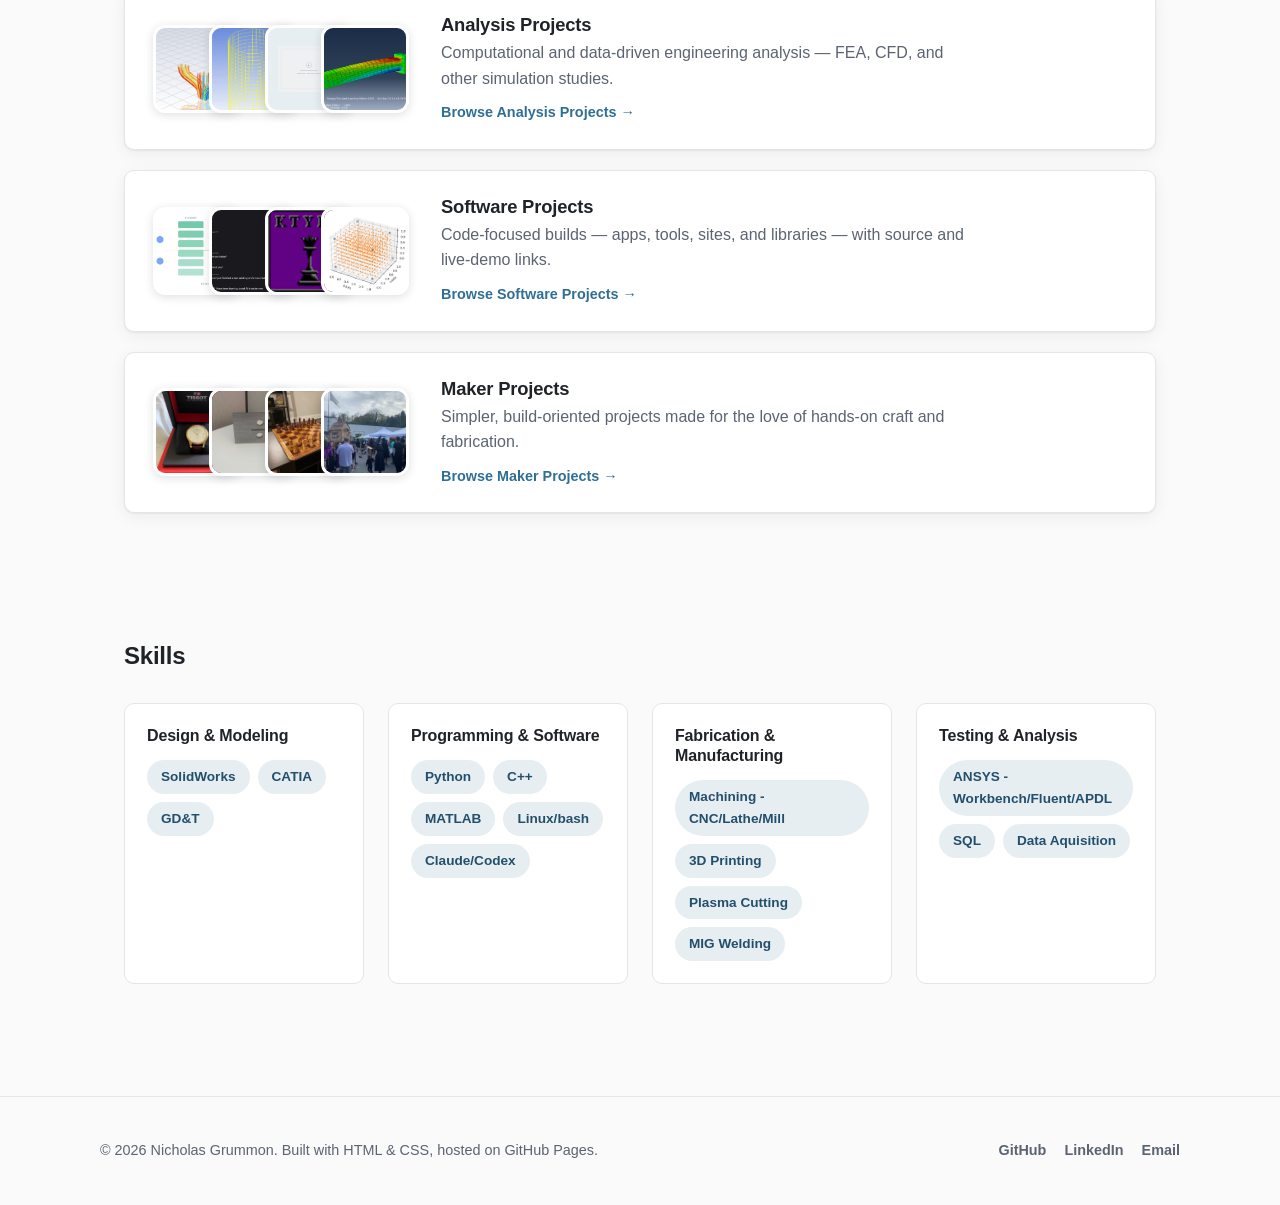
==== commit 1d3d6fd1: "Adjusted cross-links" ====
--- a/index.html
+++ b/index.html
@@ -5,13 +5,14 @@
   <meta name="viewport" content="width=device-width, initial-scale=1.0" />
   <title>Nicholas Grummon — Engineering Portfolio</title>
   <meta name="description" content="Nicholas Grummon — engineering portfolio: design projects, analysis projects, software projects, maker projects, skills, and experience." />
+  <link rel="icon" type="image/svg+xml" href="assets/images/favicon.svg" />
   <link rel="stylesheet" href="css/style.css" />
 </head>
 <body>
 
   <header class="site-header">
     <div class="container site-header__inner">
-      <a class="site-logo" href="index.html">#!/Awesome/Engineer</a>
+      <a class="site-logo" href="index.html">Home</a>
       <nav class="site-nav" aria-label="Primary">
         <a href="index.html#about" class="is-active">About</a>
         <a href="index.html#experience">Experience</a>
@@ -46,7 +47,7 @@
             Engineers (ASME), and a Black Belt certification in Lean Six Sigma methodologies.
           </p>
           <div class="hero__actions">
-            <a class="button button--primary" href="design-projects.html">See My Work</a>
+            <a class="button button--primary" href="#projects">See My Work</a>
             <a class="button button--ghost" href="#experience">View Experience</a>
           </div>
         </div>
